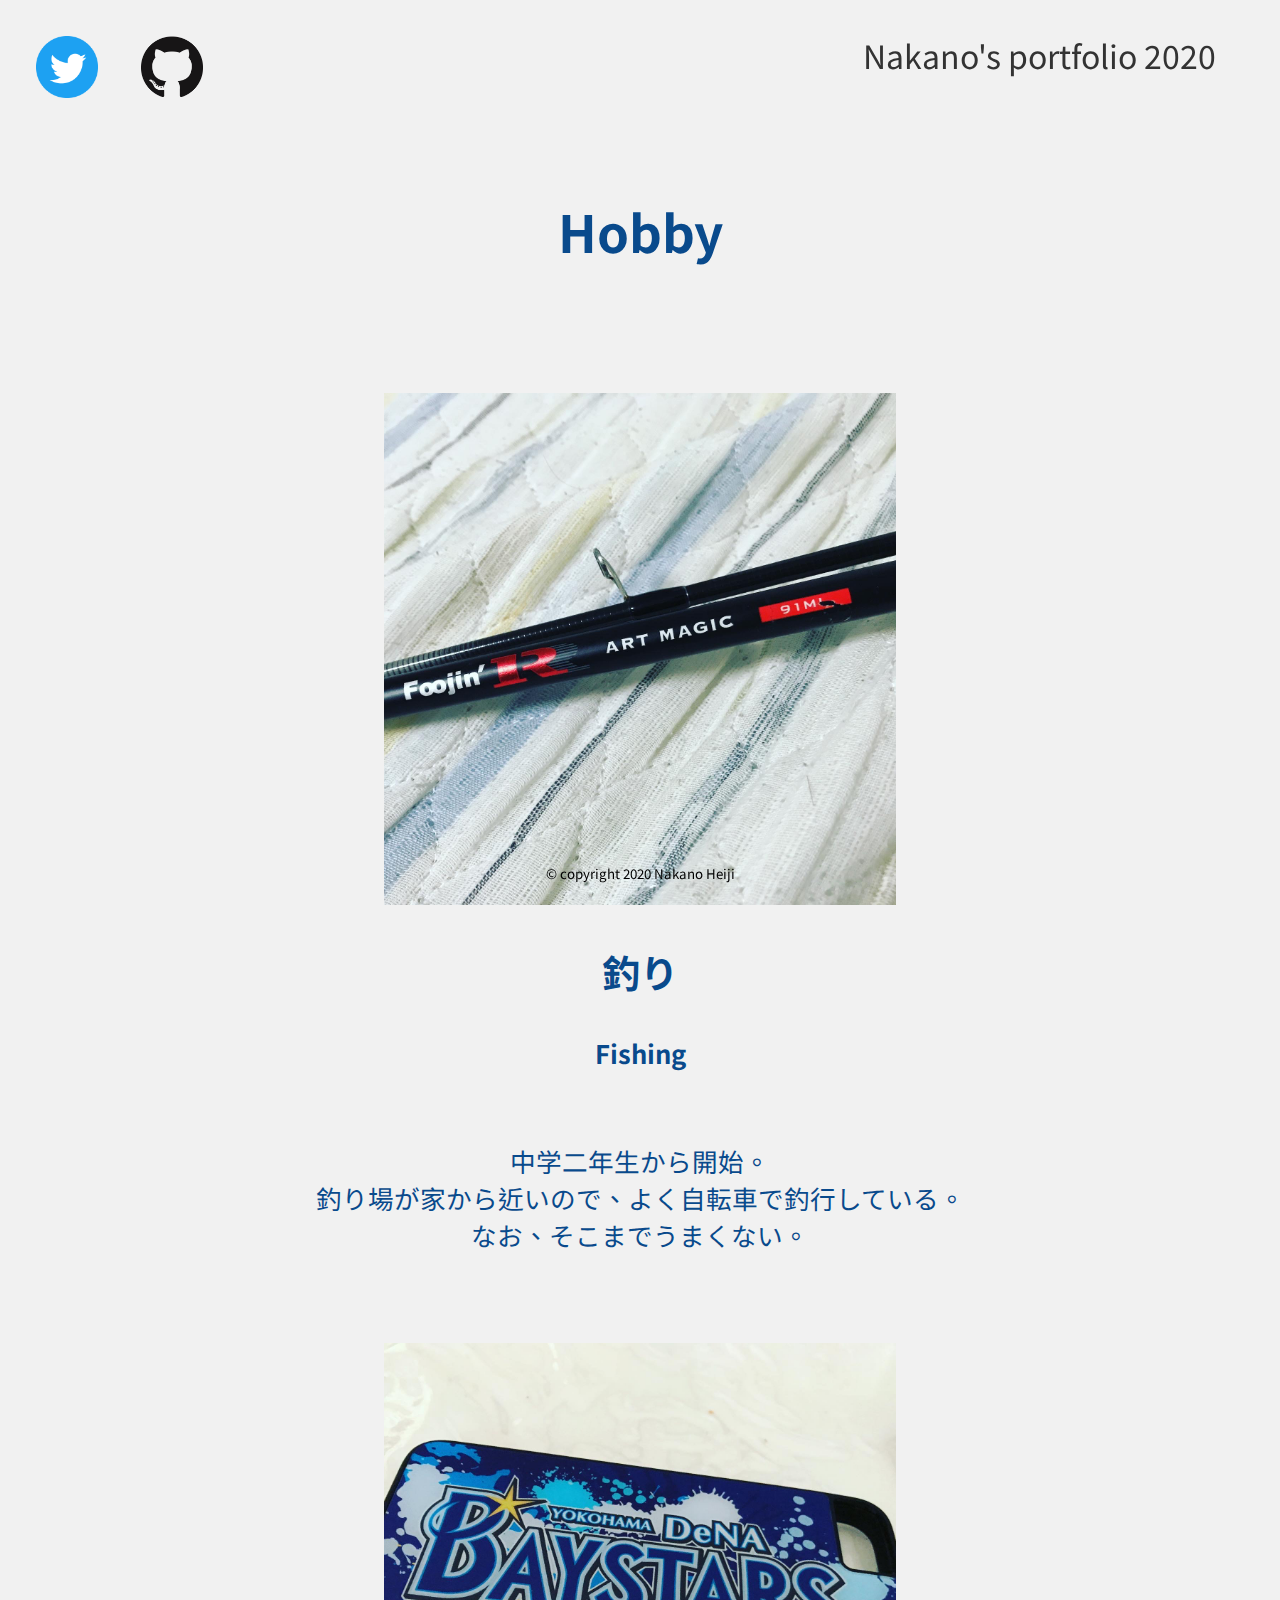
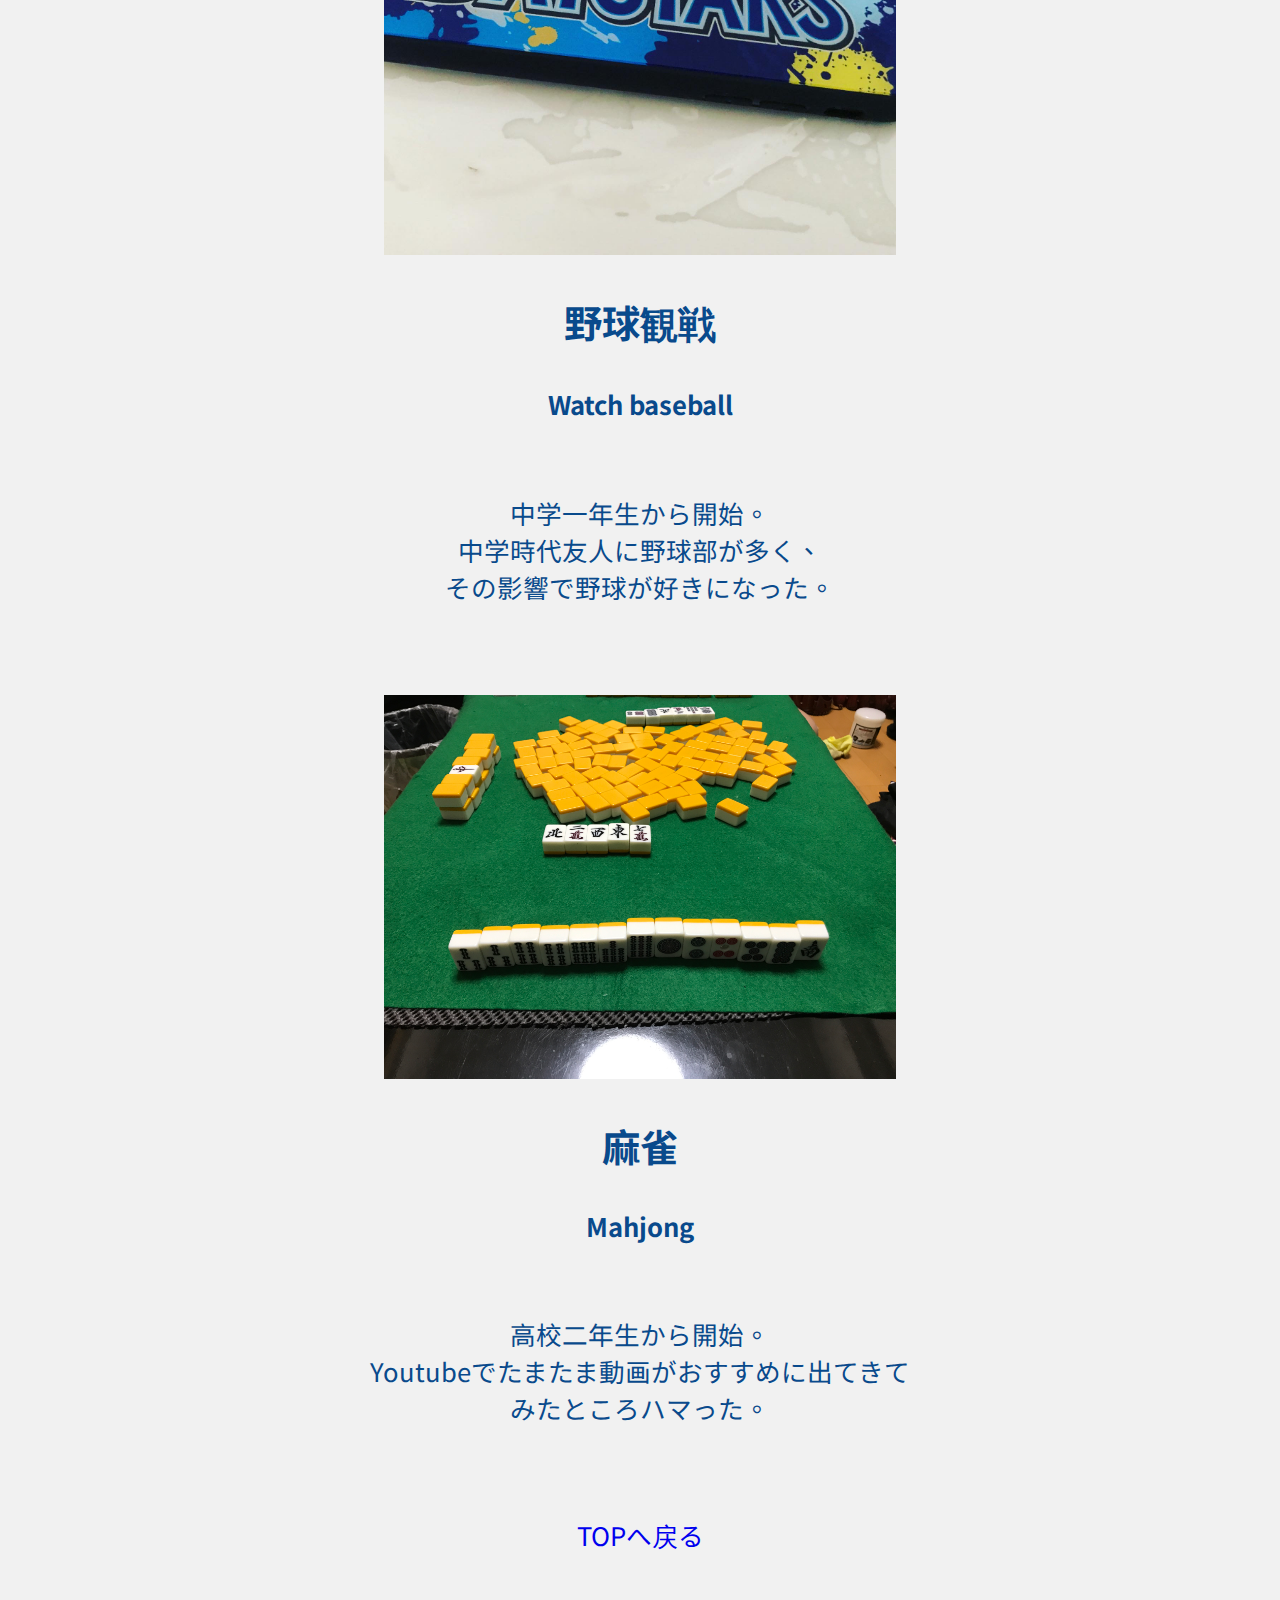
==== hobby.html @ 982eddec "copyright 2019 → 2020" ====
<!DOCTYPE html>
<html lang="ja">
<head>
    <meta charset="UTF-8">
    <meta name="viewport" content="width=device-width, initial-scale=1.0">
    <meta http-equiv="X-UA-Compatible" content="ie=edge">
    <meta name="twitter:card" content="summary" />
    <meta name="twitter:title" content="Nakano's portfolio 2020" />
    <meta name="twitter:description" content="なっかのうのポートフォリオ" />
    <meta name="twitter:image" content="https://nakano1120.github.io/portfolio_2020/img/nakanoicon.png" />
    <meta name="twitter:url" content="https://nakano1120.github.io/portfolio_2020/" />
    <script type="text/javascript" src="https://ajax.googleapis.com/ajax/libs/jquery/3.2.0/jquery.min.js"></script>
    <link rel="stylesheet" href="style.css">
    <link rel="stylesheet" href="animate.min.css">
    <title>Nakano's portfolio 2020</title>
</head>
<body>
    <header class="animated fadeIn">
        <a id="twitter" href="https://twitter.com/ekiben_kuitaina">
            <img class="image" src="img/Twitter_Social_Icon_Circle_Color.png">
        </a>
        <a id="github" href="https://github.com/nakano1120">
            <img class="image" src="img/GitHub-Mark-120px-plus.png">
        </a>
        <span id="text_logo">Nakano's portfolio 2020</span>
        <div id="text"></div>
    </header>
    <div class="main horizontal_scroll_wrap animated fadeIn">
        <div class="mainbun">
            <h1>Hobby</h1>
        </div>
        <div class="mainbun">
            <img class="normal" src="img/sao.jpeg">
            <h2>釣り</h2>
            <h4>Fishing</h4>
            <br>
            中学二年生から開始。<br>
            釣り場が家から近いので、よく自転車で釣行している。<br>
            なお、そこまでうまくない。<br>
        </div>
        <div class="mainbun">
            <img class="normal" src="img/bay.jpeg">
            <h2>野球観戦</h2>
            <h4>Watch baseball</h4>
            <br>
            中学一年生から開始。<br>
            中学時代友人に野球部が多く、<br>
            その影響で野球が好きになった。<br>
        </div>
        <div class="mainbun">
            <img class="normal" src="img/mahjong.jpeg">
            <h2>麻雀</h2>
            <h4>Mahjong</h4>
            <br>
            高校二年生から開始。<br>
            Youtubeでたまたま動画がおすすめに出てきて<br>
            みたところハマった。<br>
        </div>
        <div class="mainbun">
            <a href="index.html">TOPへ戻る</a>
        </div>
        

    </div>
    <footer class="animated fadeIn">
        <p><small>&copy; copyright 2020 Nakano Heiji</small></p>
    </footer>
    <script type="text/javascript" src="script2.js"></script>
</body>
</html>
---- style.css ----
@import url('https://fonts.googleapis.com/css2?family=Noto+Sans+TC:wght@100&display=swap');

body{
    background-color: #f1f1f1;
    width:100%;
    height:100%;
    font-family: 'Noto Sans TC', sans-serif;
    margin:0;
    text-align: center;
}
header {
    position:fixed;
    text-align:left;
    color:#000000;
    height: 160px;
    width:100%;
    font-size:200%;
    z-index: 1;
}
.main{
    display:inline-block;
    padding-top:160px;
    color:#fff;
    height:70vh;
    font-size:100%;
	font-size: 1.6rem;
}
.scroll_lst {
    overflow-x: auto;
    white-space: nowrap;
    -webkit-overflow-scrolling: touch;
    padding-top:10px;
}
.scroll_item {
    margin-right: 10px;
    display: inline-block;
    overflow: hidden;
    width: 25vw;
    height: 25vw;
    text-align:center;
    z-index:98;
    transition: all 100ms 0s ease;
}
#link1,#link6{
    background: url(img/background.jpg) center / cover;
}
#link2,#link7{
    background: url(img/nakanoicon.png) center / cover;
}
#link3{
    background: url(img/umi.png) center / cover;
}
#link4{
    background: url(img/aaa.jpg) center / cover;
}
#link5{
    background: url(img/background.jpg) center / cover;
}
.scroll_item_inr {
    display: block;
}
.scroll_item:hover{
    outline: 10px solid #094a8c;
}
.black_text{
    color:#333;
}
.scroll_item_ttl {
    font-size: 12px;
    color: #484848;
    line-height: 1.4;
    margin-bottom: 0;
}
.image{
    width:62px;
    height:62px;
    padding-top:36px;
    padding-left:36px;
}
a {
    text-decoration: none;
}
#text{
    position:fixed;
    left:32px;
    padding:32px;
    color:#094a8c;
}
#text_logo{
    position:fixed;
    right:32px;
    padding:32px;
    color:#333333;
}
footer{
    width:250px;
    position:fixed;
    left:calc(50% - 250px/2);
    bottom:0;
}
.mainbun{
    color:#094a8c;
    padding-bottom:10vh;
}
.normal{
    width:40vw;
    height:auto;
}
@media all and (max-width: 700px) {
    .image{
        width:48px;
        height:48px;
        padding-top:24px;
        padding-left:24px;
    }
    header{
        height:80px;
    }
    .main{
        padding-top:140px;
        font-size:70%;
    }
    #text_logo{
        display:none;
    }
}
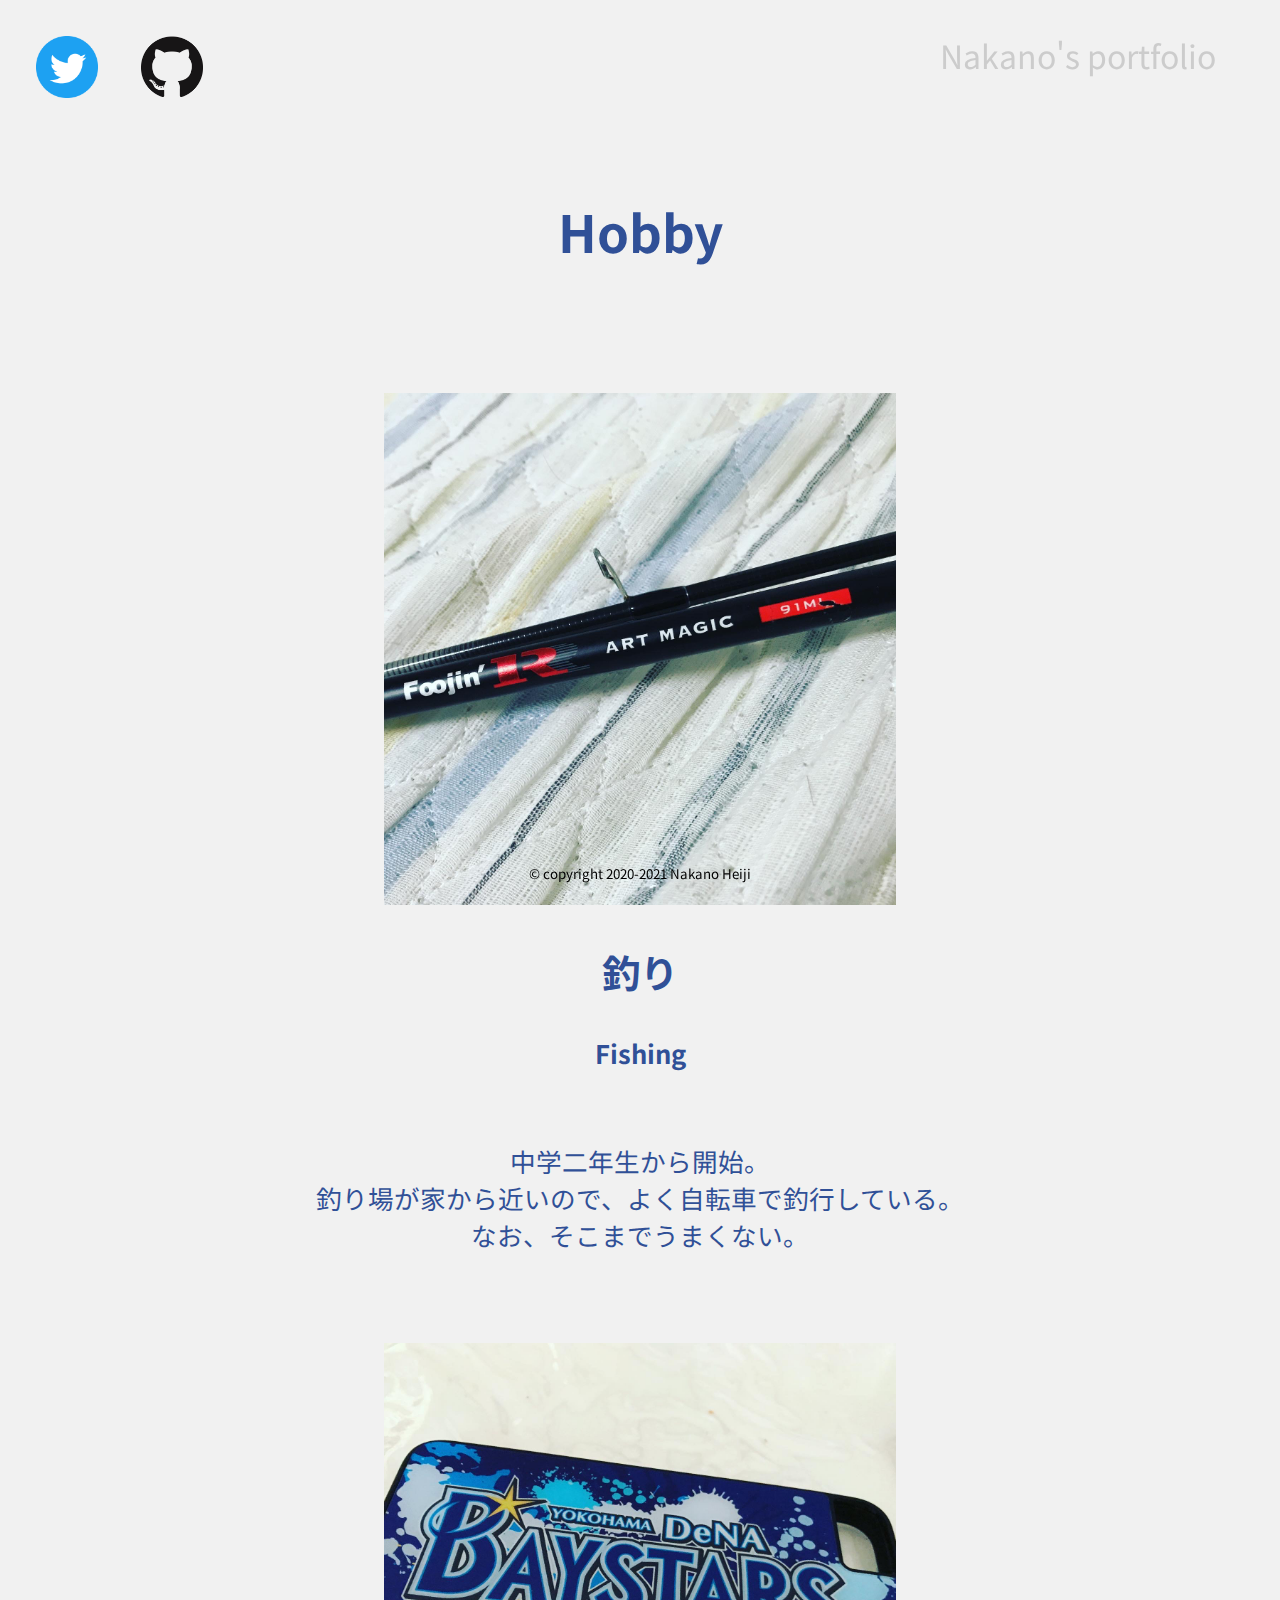
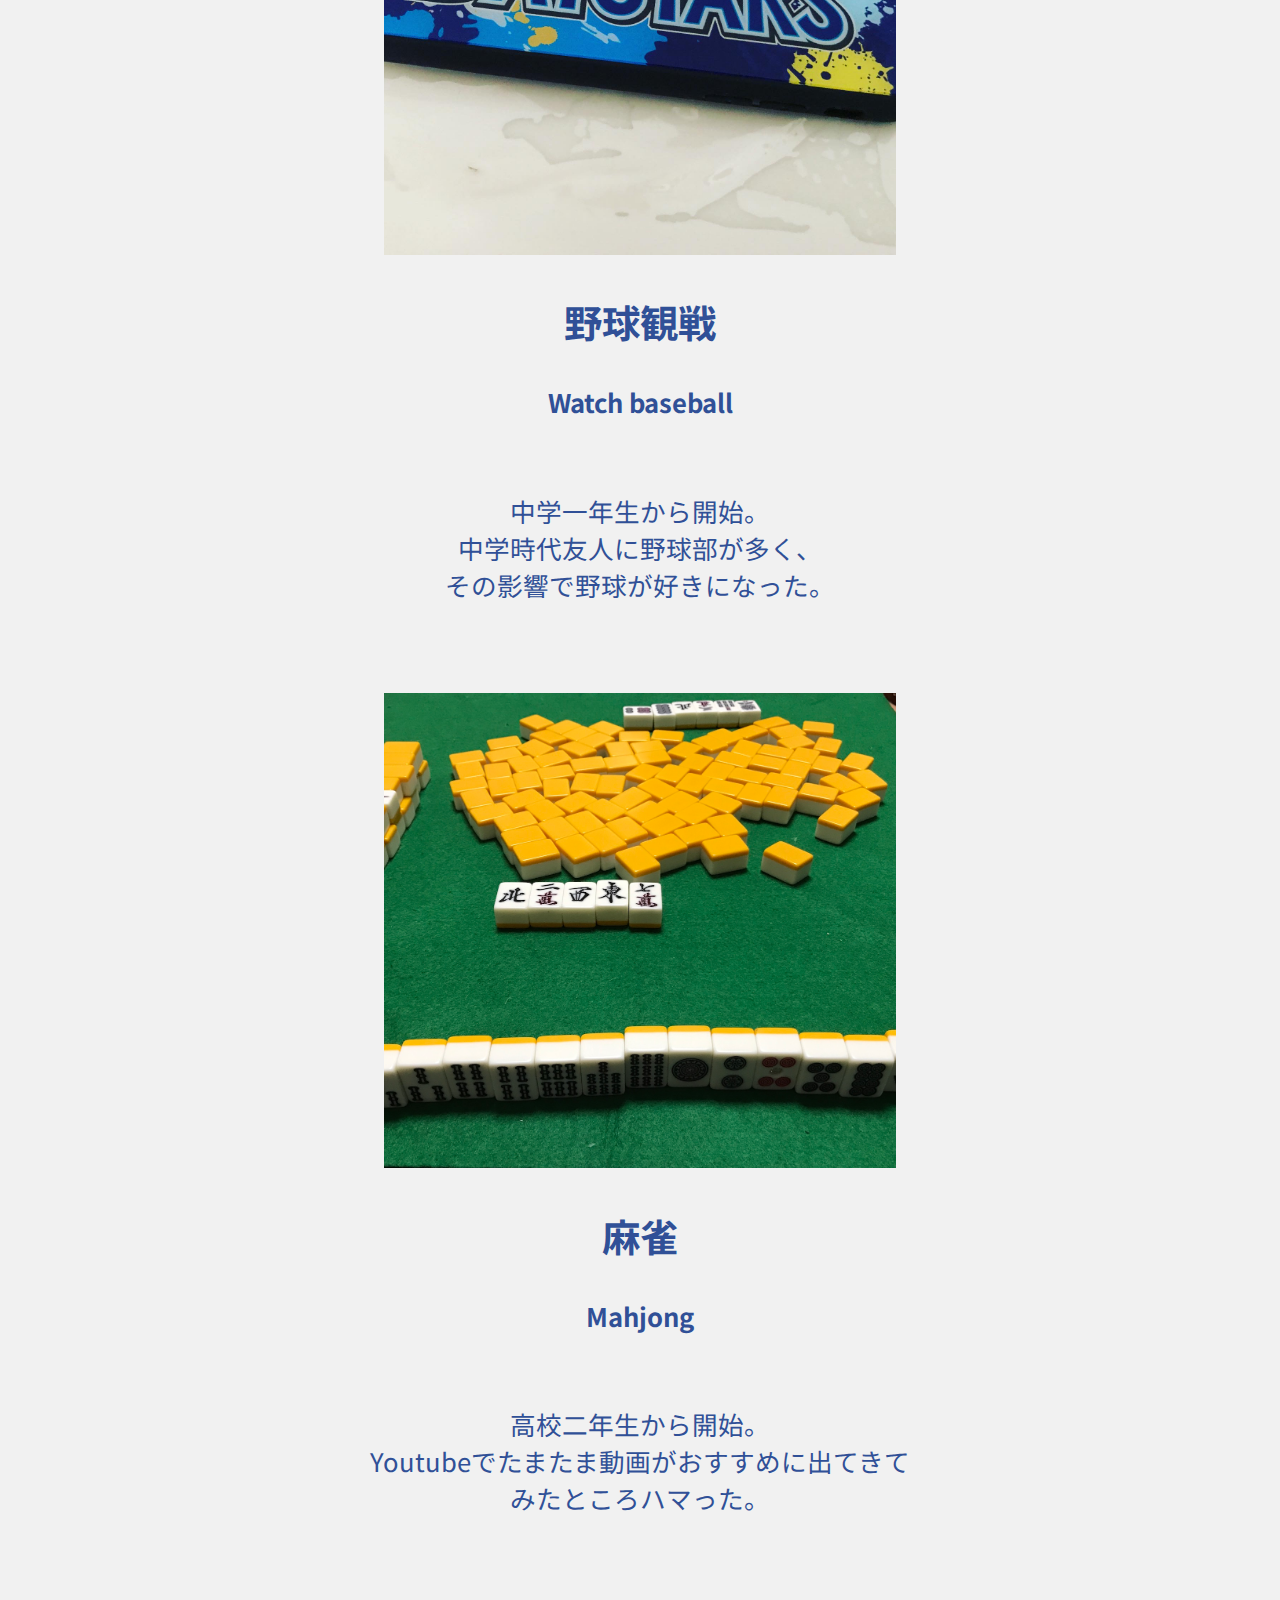
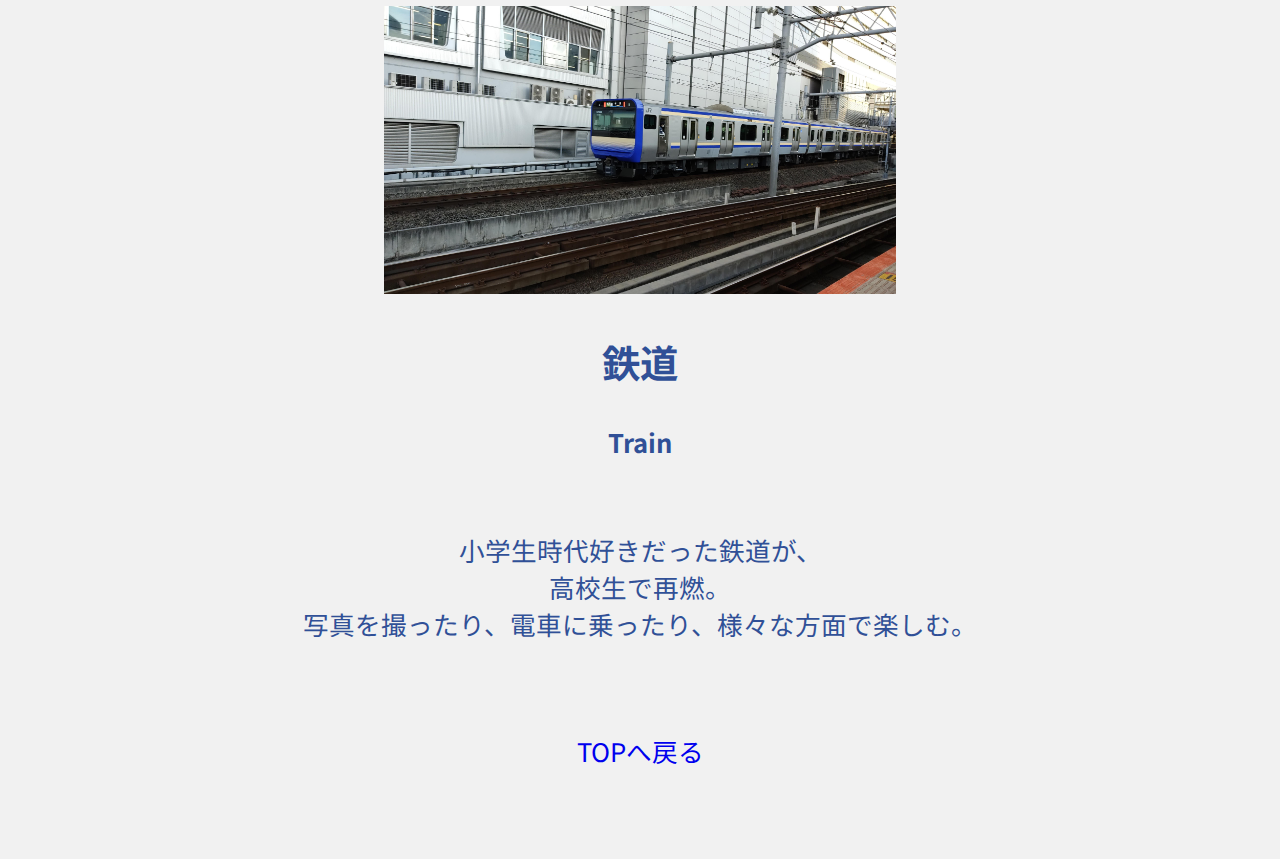
==== commit a04ec21d: "2021年大幅アップデート" ====
--- a/hobby.html
+++ b/hobby.html
@@ -12,7 +12,7 @@
     <script type="text/javascript" src="https://ajax.googleapis.com/ajax/libs/jquery/3.2.0/jquery.min.js"></script>
     <link rel="stylesheet" href="style.css">
     <link rel="stylesheet" href="animate.min.css">
-    <title>Nakano's portfolio 2020</title>
+    <title>Nakano's portfolio</title>
 </head>
 <body>
     <header class="animated fadeIn">
@@ -22,7 +22,7 @@
         <a id="github" href="https://github.com/nakano1120">
             <img class="image" src="img/GitHub-Mark-120px-plus.png">
         </a>
-        <span id="text_logo">Nakano's portfolio 2020</span>
+        <span id="text_logo">Nakano's portfolio</span>
         <div id="text"></div>
     </header>
     <div class="main horizontal_scroll_wrap animated fadeIn">
@@ -57,13 +57,22 @@
             みたところハマった。<br>
         </div>
         <div class="mainbun">
+            <img class="normal" src="img/IMG_5390.jpg">
+            <h2>鉄道</h2>
+            <h4>Train</h4>
+            <br>
+            小学生時代好きだった鉄道が、<br>
+            高校生で再燃。<br>
+            写真を撮ったり、電車に乗ったり、様々な方面で楽しむ。<br>
+        </div>
+        <div class="mainbun">
             <a href="index.html">TOPへ戻る</a>
         </div>
         
 
     </div>
     <footer class="animated fadeIn">
-        <p><small>&copy; copyright 2020 Nakano Heiji</small></p>
+        <p><small>&copy; copyright 2020-2021 Nakano Heiji</small></p>
     </footer>
     <script type="text/javascript" src="script2.js"></script>
 </body>
--- a/style.css
+++ b/style.css
@@ -1,12 +1,29 @@
-@import url('https://fonts.googleapis.com/css2?family=Noto+Sans+TC:wght@100&display=swap');
+@import url('https://fonts.googleapis.com/css2?family=Noto+Sans+JP:wght@100&display=swap');
 
 body{
     background-color: #f1f1f1;
     width:100%;
     height:100%;
-    font-family: 'Noto Sans TC', sans-serif;
+    font-family: 'Noto Sans JP', sans-serif;
     margin:0;
     text-align: center;
+}
+img#imagine{
+    position: fixed;
+    right: 0;
+    bottom: 0;
+    min-width: 100%;
+    min-height: 100%;
+    width: 100%;
+    height: 100%;
+    z-index: -100;
+    background: url('poster.jpg') no-repeat;
+    background-size: cover;
+}
+#allmedia{
+    position: relative;
+    z-index: 2; 
+    display: flex;
 }
 header {
     position:fixed;
@@ -54,13 +71,13 @@
     background: url(img/aaa.jpg) center / cover;
 }
 #link5{
-    background: url(img/background.jpg) center / cover;
+    background: url(img/IMG_5390.jpg) center / cover;
 }
 .scroll_item_inr {
     display: block;
 }
 .scroll_item:hover{
-    outline: 10px solid #094a8c;
+    outline: 10px solid #eeeeee;
 }
 .black_text{
     color:#333;
@@ -81,16 +98,16 @@
     text-decoration: none;
 }
 #text{
+    font-size:200%;
     position:fixed;
     left:32px;
-    padding:32px;
-    color:#094a8c;
+    color:#eeffff ;
 }
 #text_logo{
     position:fixed;
     right:32px;
     padding:32px;
-    color:#333333;
+    color:#cccccc;
 }
 footer{
     width:250px;
@@ -99,7 +116,7 @@
     bottom:0;
 }
 .mainbun{
-    color:#094a8c;
+    color:#305097 ;
     padding-bottom:10vh;
 }
 .normal{
